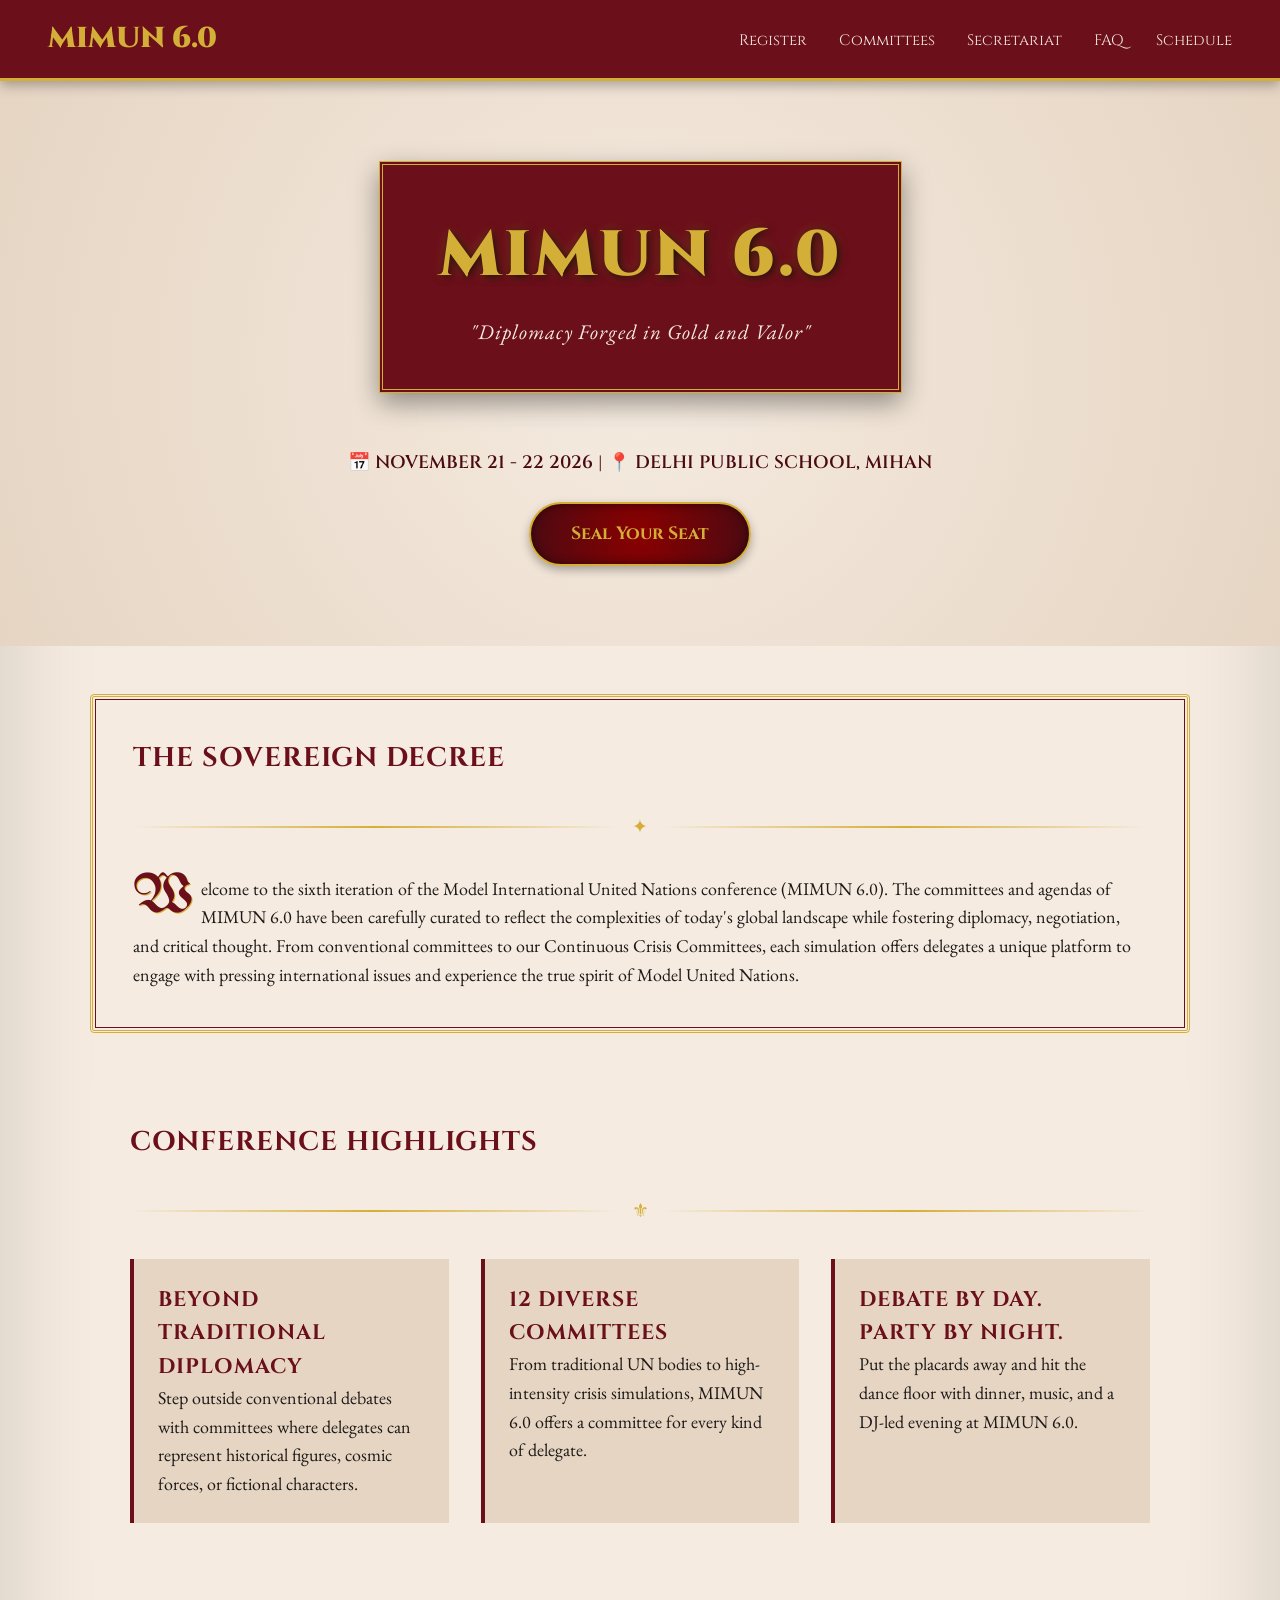
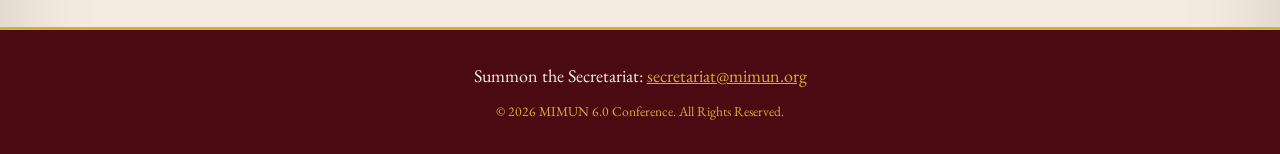
==== index.html @ cb52a440 "created" ====
<!DOCTYPE html>
<html lang="en">
<head>
  <meta charset="UTF-8">
  <meta name="viewport" content="width=device-width, initial-scale=1.0">
  <title>MIMUN 6.0 | Medieval Inspired Model UN</title>
  <link rel="stylesheet" href="css/style.css">
</head>
<body>
    <div id="cursor"></div>
<nav class="navbar">
  <a href="index.html" class="nav-brand">MIMUN 6.0</a>
  <ul class="nav-links">
    <li><a href="register.html">Register</a></li>
    <li><a href="committees.html">Committees</a></li>
    <li><a href="secretariat.html">Secretariat</a></li>
    <li><a href="faqs.html">FAQ</a></li>
    <li><a href="schedule.html">Schedule</a></li>
  </ul>
</nav>

  <header class="hero">
    <div class="royal-banner">
      <h1>MIMUN 6.0</h1>
      <p class="hero-tagline">"Diplomacy Forged in Gold and Valor"</p>
    </div>
    <div class="hero-details">
      <p>📅 NOVEMBER 21 - 22 2026 | 📍 DELHI PUBLIC SCHOOL, MIHAN</p>
    </div>
    <a href="#register" class="wax-seal-btn">Seal Your Seat</a>
    
  </header>

  <main>
    <section id="about" class="section-container gold-border scroll-reveal">
      <h2>The Sovereign Decree</h2>
      <div class="divider-gold"><span>✦</span></div>
      <p><span class="drop-cap">W</span>elcome to the sixth iteration of the Model International 
        United Nations conference (MIMUN 6.0). The committees and agendas of MIMUN 6.0 have been 
        carefully curated to reflect the complexities of today's global landscape while fostering
         diplomacy, negotiation, and critical thought. From conventional committees to our 
         Continuous Crisis Committees, each simulation offers delegates a unique platform to engage
          with pressing international issues and experience the true spirit of Model United Nations. </p>
    </section>

    <section id="highlights" class="section-container scroll-reveal">
      <h2>Conference Highlights</h2>
      <div class="divider-gold"><span>⚜</span></div>
      <div class="grid-3">
        <div class="card">
          <h3>Beyond Traditional Diplomacy</h3>
          <p>Step outside conventional debates with committees where delegates can represent historical figures, cosmic forces, or fictional characters.</p>
        </div>
        <div class="card">
          <h3>12 Diverse Committees</h3>
          <p>From traditional UN bodies to high-intensity crisis simulations, MIMUN 6.0 offers a committee for every kind of delegate.</p>
        </div>
        <div class="card">
          <h3>Debate by Day. Party by Night.</h3>
          <p>Put the placards away and hit the dance floor with dinner, music, and a DJ-led evening at MIMUN 6.0.</p>
        </div>
      </div>
    </section>
  </main>

  

  <footer id="contact">
    <p>Summon the Secretariat: <a href="mailto:secretariat@mimun.org">secretariat@mimun.org</a></p>
    <p style="margin-top: 10px; font-size: 0.85rem; color: var(--gold-yellow);">
      &copy; 2026 MIMUN 6.0 Conference. All Rights Reserved.
    </p>
  </footer>

  <script src="js/script.js"></script>

</body>
</html>
---- css/style.css ----
/* ==========================================================================
   MIMUN 6.0 — Medieval Illuminated Theme Stylesheet
   ========================================================================== */

@import url('https://fonts.googleapis.com/css2?family=Cinzel+Decorative:wght@700&family=Cinzel:wght@400;600;700;900&family=EB+Garamond:ital,wght@0,400;0,600;1,400&family=UnifrakturMaguntia&display=swap');

:root {
  --blood-red: #6B0F1A;
  --blood-red-dark: #4A0A12;
  --gold-yellow: #D4AF37;
  --gold-glow: #F3E5AB;
  --parchment: #F5EBE0;
  --parchment-dark: #E6D5C3;
  --text-dark: #1C1917;
  --font-heading: 'Cinzel', serif;
  --font-body: 'EB Garamond', serif;
  --font-fancy: 'UnifrakturMaguntia', cursive;
}

* {
  box-sizing: border-box;
  margin: 0;
  padding: 0;
}

body {
  background-color: var(--parchment);
  color: var(--text-dark);
  font-family: var(--font-body);
  font-size: 18px;
  line-height: 1.6;
  overflow-x: hidden;
  /* Subtle vignette effect */
  box-shadow: inset 0 0 100px rgba(0, 0, 0, 0.15);
}

/* --- HERALDIC & ILLUMINATED TYPOGRAPHY --- */

h1, h2, h3, h4 {
  font-family: var(--font-heading);
  color: var(--blood-red);
  text-transform: uppercase;
  letter-spacing: 1px;
}

.drop-cap {
  font-family: var(--font-fancy);
  float: left;
  font-size: 3.5rem;
  line-height: 0.8;
  padding-right: 8px;
  color: var(--blood-red);
  text-shadow: 1px 1px 0px var(--gold-yellow);
}

/* --- BORDERS & FILIGREE DIVIDERS --- */

.gold-border {
  border: 3px double var(--gold-yellow);
  outline: 1px solid var(--blood-red);
  outline-offset: -6px;
}

.divider-gold {
  display: flex;
  align-items: center;
  justify-content: center;
  margin: 2rem 0;
}

.divider-gold::before,
.divider-gold::after {
  content: "";
  flex: 1;
  height: 2px;
  background: linear-gradient(to right, transparent, var(--gold-yellow), transparent);
}

.divider-gold span {
  padding: 0 15px;
  color: var(--gold-yellow);
  font-size: 1.2rem;
}

/* --- NAVBAR --- */

.navbar {
  display: flex;
  justify-content: space-between;
  align-items: center;
  padding: 1rem 3rem;
  background-color: var(--blood-red);
  border-bottom: 3px solid var(--gold-yellow);
  position: sticky;
  top: 0;
  z-index: 1000;
  box-shadow: 0 4px 12px rgba(0,0,0,0.3);
}

.nav-brand {
  font-family: var(--font-heading);
  color: var(--gold-yellow);
  font-size: 1.8rem;
  font-weight: 900;
  text-decoration: none;
}

.nav-links {
  display: flex;
  list-style: none;
  gap: 2rem;
}

.nav-links a {
  color: var(--parchment);
  text-decoration: none;
  font-family: var(--font-heading);
  font-size: 0.95rem;
  transition: color 0.3s ease;
}

.nav-links a:hover {
  color: var(--gold-yellow);
}

/* --- HERO SECTION & BANNER --- */

.hero {
  text-align: center;
  padding: 5rem 1rem;
  background: radial-gradient(circle, var(--parchment) 0%, var(--parchment-dark) 100%);
  position: relative;
}

.royal-banner {
  display: inline-block;
  background-color: var(--blood-red);
  color: var(--gold-yellow);
  padding: 2.5rem 3.5rem;
  border: 4px double var(--gold-yellow);
  box-shadow: 0 10px 25px rgba(0,0,0,0.4);
  margin-bottom: 2rem;
  position: relative;
}

.hero h1 {
font-family: var(--font-heading);
  font-size: 4rem;
  font-weight: 900;
  color: var(--gold-yellow) !important; /* Forces bright golden text */
  margin-bottom: 0.5rem;
  letter-spacing: 3px;
  text-shadow: 2px 2px 8px rgba(0, 0, 0, 0.8), 0 0 12px rgba(212, 175, 55, 0.3);
}

.hero-tagline {
font-style: italic;
  font-size: 1.3rem;
  color: var(--parchment);
  letter-spacing: 1px;
}

.hero-details {
  font-family: var(--font-heading);
  font-weight: 600;
  margin: 1.5rem 0;
  color: var(--blood-red-dark);
}

/* --- BUTTONS & WAX SEALS --- */

.wax-seal-btn {
  display: inline-flex;
  align-items: center;
  justify-content: center;
  background: radial-gradient(circle, #8B0000 0%, var(--blood-red-dark) 100%);
  color: var(--gold-yellow);
  font-family: var(--font-heading);
  font-size: 1.1rem;
  font-weight: 700;
  padding: 1rem 2.5rem;
  border-radius: 50px;
  border: 2px solid var(--gold-yellow);
  text-decoration: none;
  cursor: pointer;
  box-shadow: 0 4px 10px rgba(0,0,0,0.3), inset 0 0 8px rgba(0,0,0,0.5);
  transition: transform 0.2s ease, box-shadow 0.2s ease;
  position: relative;
}

.wax-seal-btn:hover {
  transform: scale(1.05);
  box-shadow: 0 6px 15px rgba(212, 175, 55, 0.4), inset 0 0 12px rgba(251, 191, 36, 0.5);
}

/* --- SECTIONS & CARDS --- */

.section-container {
  max-width: 1100px;
  margin: 3rem auto;
  padding: 2.5rem;
  background-color: var(--parchment);
  border-radius: 4px;
}

.scroll-reveal {
  opacity: 0;
  transform: translateY(30px);
  transition: opacity 0.8s ease, transform 0.8s ease;
}

.scroll-reveal.active {
  opacity: 1;
  transform: translateY(0);
}

.grid-3 {
  display: grid;
  grid-template-columns: repeat(auto-fit, minmax(280px, 1fr));
  gap: 2rem;
  margin-top: 2rem;
}

.card {
  background: var(--parchment-dark);
  padding: 1.5rem;
  border-left: 4px solid var(--blood-red);
  transition: border-color 0.3s ease, transform 0.3s ease;
}

.card:hover {
  border-left-color: var(--gold-yellow);
  transform: translateY(-5px);
}

/* --- MODAL SYSTEM --- */

.modal-overlay {
  position: fixed;
  top: 0;
  left: 0;
  width: 100%;
  height: 100%;
  background: rgba(0, 0, 0, 0.7);
  display: flex;
  justify-content: center;
  align-items: center;
  opacity: 0;
  pointer-events: none;
  transition: opacity 0.3s ease;
  z-index: 2000;
}

.modal-overlay.open {
  opacity: 1;
  pointer-events: auto;
}

.modal-content {
  background: var(--parchment);
  padding: 2.5rem;
  max-width: 600px;
  width: 90%;
  position: relative;
}

.close-modal {
  position: absolute;
  top: 15px;
  right: 20px;
  background: none;
  border: none;
  font-size: 1.8rem;
  color: var(--blood-red);
  cursor: pointer;
}

/* --- FOOTER --- */

footer {
  background-color: var(--blood-red-dark);
  color: var(--parchment);
  text-align: center;
  padding: 2rem;
  border-top: 3px solid var(--gold-yellow);
  margin-top: 4rem;
}

footer a {
  color: var(--gold-yellow);
}

.wax-seal-btn:active {
  transform: scale(0.95);
  box-shadow: inset 0 4px 10px rgba(0, 0, 0, 0.8), 0 2px 4px rgba(0, 0, 0, 0.4);
  transition: transform 0.1s ease, box-shadow 0.1s ease;

.gold-particle {
  position: fixed;
  width: 6px;
  height: 6px;
  background-color: #D4AF37;
  border-radius: 50%;
  pointer-events: none;
  z-index: 9999;
  box-shadow: 0 0 6px #F3E5AB;
  animation: fadeAndShrink 0.8s linear forwards;
}

@keyframes fadeAndShrink {
  0% {
    opacity: 1;
    transform: scale(1) translateY(0);
  }
  100% {
    opacity: 0;
    transform: scale(0.2) translateY(15px);
  }
}

body {
    cursor: none;
}

#cursor {
    position: fixed;
    width: 12px;
    height: 12px;
    background: #D4AF37;
    border-radius: 50%;
    pointer-events: none;
    z-index: 99999;
    transform: translate(-50%, -50%);
    box-shadow: 0 0 12px rgba(212, 175, 55, 0.7);
}
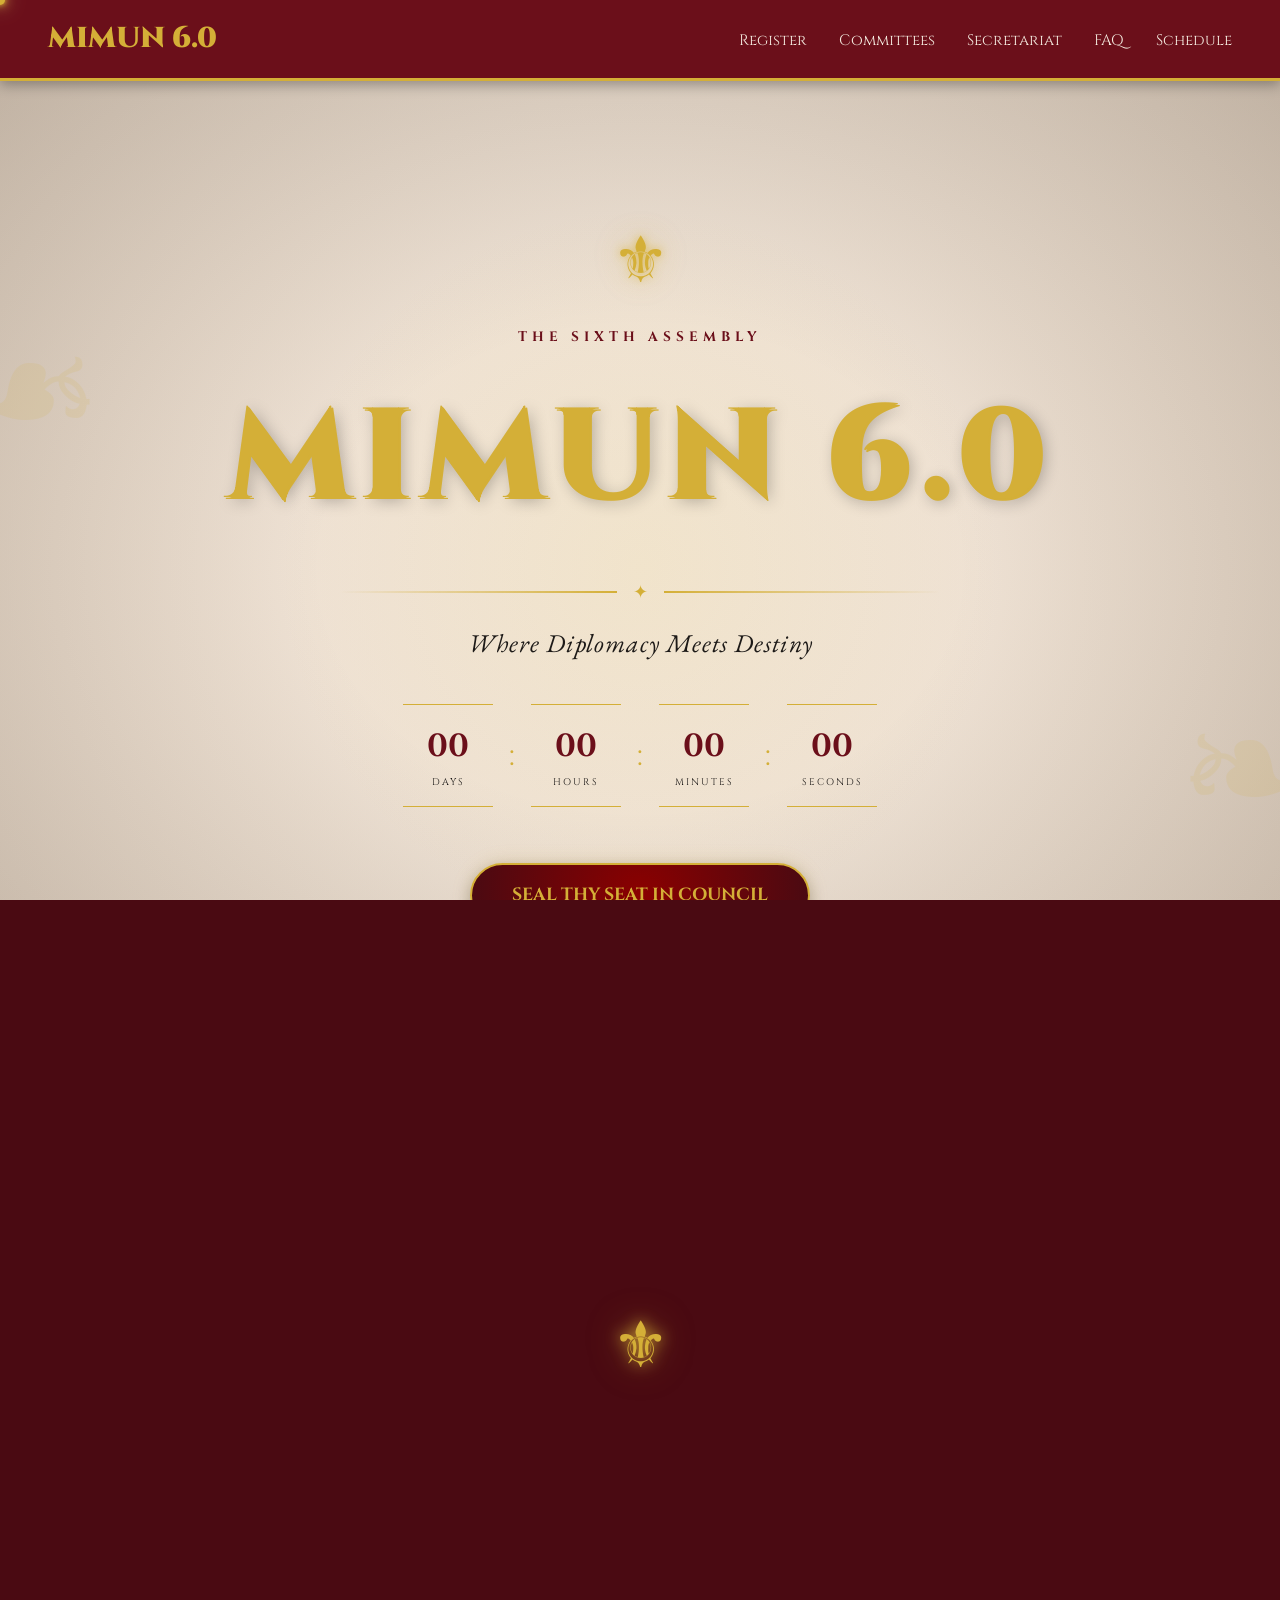
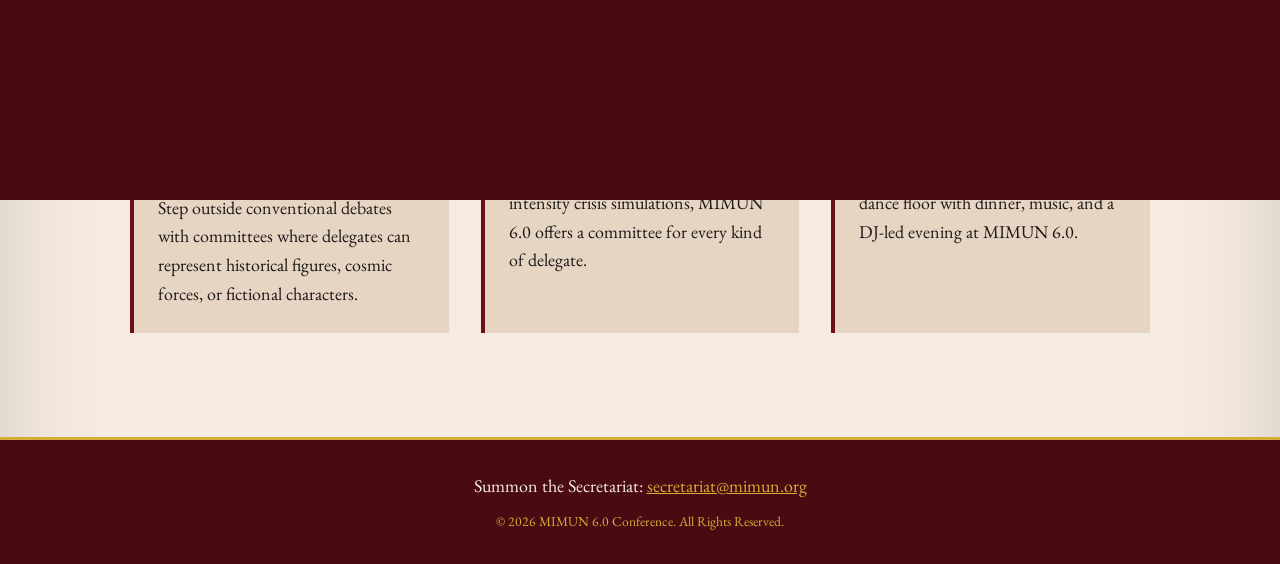
==== commit 80611885: "improved visual appeal" ====
--- a/index.html
+++ b/index.html
@@ -9,6 +9,7 @@
 </head>
 <body>
     <div id="cursor"></div>
+    
 <nav class="navbar">
   <a href="index.html" class="nav-brand">MIMUN 6.0</a>
   <ul class="nav-links">
@@ -20,17 +21,70 @@
   </ul>
 </nav>
 
-  <header class="hero">
-    <div class="royal-banner">
-      <h1>MIMUN 6.0</h1>
-      <p class="hero-tagline">"Diplomacy Forged in Gold and Valor"</p>
+ <section class="hero cinematic-hero">
+
+  <div class="hero-particles"></div>
+
+  <div class="hero-ornament ornament-left">❧</div>
+  <div class="hero-ornament ornament-right">❧</div>
+
+  <div class="hero-content">
+
+    <div class="hero-crest">
+      ⚜
     </div>
-    <div class="hero-details">
-      <p>📅 NOVEMBER 21 - 22 2026 | 📍 DELHI PUBLIC SCHOOL, MIHAN</p>
+
+    <p class="hero-kicker">
+      THE SIXTH ASSEMBLY
+    </p>
+
+    <h1>MIMUN 6.0</h1>
+
+    <div class="hero-divider">
+      <span>✦</span>
     </div>
-    <a href="#register" class="wax-seal-btn">Seal Your Seat</a>
-    
-  </header>
+
+    <p class="hero-tagline">
+      Where Diplomacy Meets Destiny
+    </p>
+
+    <div class="hero-countdown">
+
+      <div class="countdown-unit">
+        <span id="days">00</span>
+        <small>DAYS</small>
+      </div>
+
+      <div class="countdown-separator">:</div>
+
+      <div class="countdown-unit">
+        <span id="hours">00</span>
+        <small>HOURS</small>
+      </div>
+
+      <div class="countdown-separator">:</div>
+
+      <div class="countdown-unit">
+        <span id="minutes">00</span>
+        <small>MINUTES</small>
+      </div>
+
+      <div class="countdown-separator">:</div>
+
+      <div class="countdown-unit">
+        <span id="seconds">00</span>
+        <small>SECONDS</small>
+      </div>
+
+    </div>
+
+    <a href="register.html" class="wax-seal-btn hero-register">
+      SEAL THY SEAT IN COUNCIL
+    </a>
+
+  </div>
+
+</section>
 
   <main>
     <section id="about" class="section-container gold-border scroll-reveal">
--- a/css/style.css
+++ b/css/style.css
@@ -293,7 +293,7 @@
 .wax-seal-btn:active {
   transform: scale(0.95);
   box-shadow: inset 0 4px 10px rgba(0, 0, 0, 0.8), 0 2px 4px rgba(0, 0, 0, 0.4);
-  transition: transform 0.1s ease, box-shadow 0.1s ease;
+  transition: transform 0.1s ease, box-shadow 0.1s ease;}
 
 .gold-particle {
   position: fixed;
@@ -323,13 +323,788 @@
 }
 
 #cursor {
-    position: fixed;
-    width: 12px;
-    height: 12px;
-    background: #D4AF37;
-    border-radius: 50%;
-    pointer-events: none;
-    z-index: 99999;
-    transform: translate(-50%, -50%);
-    box-shadow: 0 0 12px rgba(212, 175, 55, 0.7);
-}
+  position: fixed;
+  width: 10px;
+  height: 10px;
+  background: #D4AF37;
+  border-radius: 50%;
+  pointer-events: none;
+  z-index: 99999;
+  transform: translate(-50%, -50%);
+  box-shadow:
+    0 0 5px #D4AF37,
+    0 0 12px #D4AF37,
+    0 0 22px rgba(243, 229, 171, 0.8);
+}
+
+.gold-particle {
+  position: fixed;
+  width: 5px;
+  height: 5px;
+  background: #D4AF37;
+  border-radius: 50%;
+  pointer-events: none;
+  z-index: 9998;
+  box-shadow:
+    0 0 5px #D4AF37,
+    0 0 10px #F3E5AB;
+  animation: fadeAndShrink 0.7s ease-out forwards;
+}
+
+/* ==========================================================================
+   SECRETARIAT PAGE STYLES
+   ========================================================================== */
+
+.secretariat-grid {
+  display: grid;
+  grid-template-columns: repeat(auto-fit, minmax(260px, 1fr));
+  gap: 2rem;
+  margin-top: 2.5rem;
+}
+
+.sec-card {
+  background: var(--parchment-dark);
+  border: 2px solid var(--gold-yellow);
+  border-radius: 16px;
+  padding: 1.8rem 1.2rem;
+  text-align: center;
+  transition: transform 0.2s ease, box-shadow 0.2s ease;
+  box-shadow: 0 4px 15px rgba(0, 0, 0, 0.12);
+}
+
+.sec-card:hover {
+  transform: translateY(-4px);
+  box-shadow: 0 8px 24px rgba(0, 0, 0, 0.2);
+}
+
+/* Container that controls the headshot size */
+.sec-headshot-wrapper {
+  width: 90px;
+  height: 90px;
+  margin: 0 auto 1rem auto;
+  display: flex;
+  justify-content: center;
+  align-items: center;
+  flex-shrink: 0;
+}
+
+.sec-headshot {
+  display: block;
+  width: 90px;
+  height: 90px;
+  max-width: 90px !important;
+  max-height: 90px !important; 
+  border-radius: 50%;
+  object-fit: cover;
+  border: 2px solid var(--gold-yellow);
+  box-shadow: 0 3px 8px rgba(0, 0, 0, 0.2);
+}
+.sec-name {
+  font-family: var(--font-heading);
+  font-size: 1.3rem;
+  color: var(--blood-red);
+  margin: 0 0 0.3rem 0;
+  font-weight: bold;
+}
+
+.sec-role {
+  font-family: var(--font-heading);
+  font-size: 0.85rem;
+  color: var(--text-dark);
+  letter-spacing: 1px;
+  font-weight: bold;
+  margin-bottom: 0.8rem;
+  opacity: 0.85;
+}
+
+.sec-bio {
+  font-size: 0.9rem;
+  color: var(--text-dark);
+  line-height: 1.4;
+  margin: 0;
+}
+
+/* Responsive Handling */
+@media (max-width: 600px) {
+  .secretariat-grid {
+    grid-template-columns: 1fr;
+  }
+}
+
+/* ==========================================================================
+   SCHEDULE PAGE
+   ========================================================================== */
+
+.schedule-hero {
+  text-align: center;
+  max-width: 900px;
+  margin: 0 auto;
+  padding: 5rem 2rem 3rem;
+}
+
+.schedule-kicker {
+  font-family: var(--font-heading);
+  font-size: 0.9rem;
+  letter-spacing: 4px;
+  color: var(--gold-yellow);
+  font-weight: 700;
+  margin-bottom: 1rem;
+}
+
+.schedule-hero h1 {
+  font-size: 3.2rem;
+  letter-spacing: 3px;
+  margin-bottom: 1rem;
+}
+
+.schedule-hero .divider-gold {
+  margin: 1.5rem 0;
+}
+
+.schedule-hero > p:last-child {
+  font-size: 1.15rem;
+  font-style: italic;
+  max-width: 650px;
+  margin: auto;
+}
+
+
+/* --- TWO COLUMN LAYOUT --- */
+
+.schedule-container {
+  max-width: 1250px;
+  margin: 0 auto 5rem;
+  padding: 0 2rem;
+
+  display: grid;
+  grid-template-columns: 1fr 1fr;
+  gap: 3rem;
+}
+
+
+/* --- DAY --- */
+
+.schedule-day {
+  background: rgba(230, 213, 195, 0.45);
+  border: 1px solid rgba(212, 175, 55, 0.6);
+  padding: 2rem;
+  position: relative;
+}
+
+.schedule-day::before {
+  content: "✦";
+  position: absolute;
+  top: -14px;
+  left: 50%;
+  transform: translateX(-50%);
+  background: var(--parchment);
+  color: var(--gold-yellow);
+  padding: 0 12px;
+  font-size: 1.2rem;
+}
+
+
+/* --- DAY HEADING --- */
+
+.day-heading {
+  display: flex;
+  align-items: center;
+  gap: 1.2rem;
+  padding-bottom: 1.5rem;
+  margin-bottom: 1rem;
+  border-bottom: 2px solid var(--gold-yellow);
+}
+
+.day-number {
+  font-family: var(--font-fancy);
+  font-size: 3.5rem;
+  line-height: 1;
+  color: var(--blood-red);
+}
+
+.day-heading p {
+  font-family: var(--font-heading);
+  font-size: 0.7rem;
+  letter-spacing: 3px;
+  color: var(--gold-yellow);
+  font-weight: 700;
+}
+
+.day-heading h2 {
+  font-size: 1.6rem;
+  margin-top: 0.2rem;
+}
+
+
+/* --- TIMELINE --- */
+
+.timeline {
+  position: relative;
+}
+
+
+/* Vertical gold line */
+
+.timeline::before {
+  content: "";
+  position: absolute;
+  left: 82px;
+  top: 10px;
+  bottom: 10px;
+  width: 1px;
+  background: var(--gold-yellow);
+  opacity: 0.6;
+}
+
+
+/* --- EVENT --- */
+
+.schedule-item {
+  display: grid;
+  grid-template-columns: 70px 1fr;
+  gap: 25px;
+  position: relative;
+  padding: 1.1rem 0;
+}
+
+
+/* Gold dot on timeline */
+
+.schedule-item::before {
+  content: "";
+  position: absolute;
+  left: 77px;
+  top: 1.6rem;
+  width: 10px;
+  height: 10px;
+  border-radius: 50%;
+  background: var(--gold-yellow);
+  border: 2px solid var(--parchment-dark);
+  box-shadow: 0 0 0 1px var(--gold-yellow);
+  z-index: 2;
+}
+
+
+/* --- TIME --- */
+
+.schedule-time {
+  font-family: var(--font-heading);
+  font-size: 0.72rem;
+  font-weight: 700;
+  color: var(--blood-red);
+  text-align: right;
+  padding-top: 0.15rem;
+}
+
+
+/* --- EVENT CONTENT --- */
+
+.schedule-content {
+  padding-left: 15px;
+}
+
+.event-type {
+  font-family: var(--font-heading);
+  font-size: 0.65rem;
+  letter-spacing: 2px;
+  color: var(--gold-yellow);
+  font-weight: 700;
+}
+
+.schedule-content h3 {
+  font-family: var(--font-heading);
+  font-size: 1rem;
+  color: var(--blood-red);
+  margin: 0.2rem 0 0.3rem;
+}
+
+.schedule-content p {
+  font-size: 0.9rem;
+  line-height: 1.4;
+  color: var(--text-dark);
+}
+
+
+/* --- SPECIAL FINAL EVENT --- */
+
+.featured-event {
+  margin-top: 0.5rem;
+  padding: 1.3rem 0.8rem;
+  background: rgba(107, 15, 26, 0.08);
+  border: 1px solid rgba(107, 15, 26, 0.2);
+}
+
+.featured-event::before {
+  left: 77px;
+}
+
+
+/* --- MOBILE --- */
+
+@media (max-width: 850px) {
+
+  .schedule-container {
+    grid-template-columns: 1fr;
+    max-width: 650px;
+  }
+
+  .schedule-hero h1 {
+    font-size: 2.4rem;
+  }
+
+}
+
+
+@media (max-width: 500px) {
+
+  .schedule-container {
+    padding: 0 1rem;
+  }
+
+  .schedule-day {
+    padding: 1.3rem;
+  }
+
+  .day-heading h2 {
+    font-size: 1.3rem;
+  }
+
+  .schedule-item {
+    grid-template-columns: 60px 1fr;
+    gap: 20px;
+  }
+
+  .timeline::before {
+    left: 70px;
+  }
+
+  .schedule-item::before {
+    left: 65px;
+  }
+
+  .schedule-time {
+    font-size: 0.65rem;
+  }
+
+  .schedule-content h3 {
+    font-size: 0.9rem;
+  }
+
+}
+
+/* ==========================================================================
+   CINEMATIC HOMEPAGE HERO
+   ========================================================================== */
+
+.cinematic-hero {
+  min-height: calc(100vh - 80px);
+  display: flex;
+  justify-content: center;
+  align-items: center;
+  position: relative;
+  overflow: hidden;
+  text-align: center;
+
+  background:
+    radial-gradient(
+      circle at center,
+      rgba(212, 175, 55, 0.12),
+      transparent 45%
+    ),
+    radial-gradient(
+      circle at center,
+      var(--parchment),
+      var(--parchment-dark)
+    );
+}
+
+
+/* Dark vignette */
+
+.cinematic-hero::before {
+  content: "";
+  position: absolute;
+  inset: 0;
+  pointer-events: none;
+
+  background:
+    radial-gradient(
+      ellipse at center,
+      transparent 35%,
+      rgba(28, 25, 23, 0.18) 100%
+    );
+}
+
+
+/* Hero content */
+
+.hero-content {
+  position: relative;
+  z-index: 3;
+
+  max-width: 1000px;
+  padding: 3rem 2rem;
+
+  animation: heroReveal 1.4s ease-out forwards;
+}
+
+
+/* Crest */
+
+.hero-crest {
+  font-size: 4rem;
+  color: var(--gold-yellow);
+
+  text-shadow:
+    0 0 10px rgba(212, 175, 55, 0.7),
+    0 0 30px rgba(212, 175, 55, 0.35);
+
+  animation: crestGlow 3s ease-in-out infinite;
+}
+
+
+/* Small heading */
+
+.hero-kicker {
+  margin-top: 1rem;
+
+  font-family: var(--font-heading);
+  font-size: 0.85rem;
+  font-weight: 700;
+
+  letter-spacing: 5px;
+
+  color: var(--blood-red);
+}
+
+
+/* Main title */
+
+.cinematic-hero h1 {
+  margin: 0.5rem 0;
+
+  font-family: var(--font-heading);
+  font-size: clamp(4rem, 10vw, 8rem);
+  font-weight: 900;
+
+  letter-spacing: 8px;
+
+  color: var(--blood-red);
+
+  text-shadow:
+    2px 2px 0 var(--gold-yellow),
+    4px 4px 15px rgba(0, 0, 0, 0.25);
+}
+
+
+/* Decorative divider */
+
+.hero-divider {
+  display: flex;
+  align-items: center;
+  justify-content: center;
+
+  gap: 1rem;
+
+  margin: 1rem auto;
+
+  max-width: 600px;
+}
+
+.hero-divider::before,
+.hero-divider::after {
+  content: "";
+
+  height: 2px;
+  flex: 1;
+
+  background:
+    linear-gradient(
+      to right,
+      transparent,
+      var(--gold-yellow)
+    );
+}
+
+.hero-divider::after {
+  background:
+    linear-gradient(
+      to left,
+      transparent,
+      var(--gold-yellow)
+    );
+}
+
+.hero-divider span {
+  color: var(--gold-yellow);
+}
+
+
+/* Tagline */
+
+.hero-tagline {
+  font-family: var(--font-body);
+  font-style: italic;
+
+  font-size: clamp(1.2rem, 2vw, 1.6rem);
+
+  color: var(--text-dark);
+
+  letter-spacing: 1px;
+}
+
+
+/* Countdown */
+
+.hero-countdown {
+  display: flex;
+  justify-content: center;
+  align-items: center;
+
+  gap: 1rem;
+
+  margin: 2.5rem 0;
+}
+
+.countdown-unit {
+  min-width: 90px;
+
+  display: flex;
+  flex-direction: column;
+
+  padding: 1rem 0.8rem;
+
+  border-top: 1px solid var(--gold-yellow);
+  border-bottom: 1px solid var(--gold-yellow);
+}
+
+.countdown-unit span {
+  font-family: var(--font-heading);
+
+  font-size: 2rem;
+  font-weight: 700;
+
+  color: var(--blood-red);
+}
+
+.countdown-unit small {
+  margin-top: 0.2rem;
+
+  font-family: var(--font-heading);
+  font-size: 0.6rem;
+
+  letter-spacing: 2px;
+  color: var(--text-dark);
+}
+
+.countdown-separator {
+  font-family: var(--font-heading);
+  font-size: 2rem;
+  color: var(--gold-yellow);
+}
+
+
+/* Register button */
+
+.hero-register {
+  margin-top: 1rem;
+
+  box-shadow:
+    0 5px 15px rgba(0, 0, 0, 0.25),
+    0 0 20px rgba(212, 175, 55, 0.15);
+}
+
+
+/* Side ornaments */
+
+.hero-ornament {
+  position: absolute;
+
+  font-family: var(--font-fancy);
+  font-size: 10rem;
+
+  color: var(--gold-yellow);
+
+  opacity: 0.12;
+
+  z-index: 1;
+}
+
+.ornament-left {
+  left: -2rem;
+  top: 20%;
+  transform: scaleX(-1);
+}
+
+.ornament-right {
+  right: -2rem;
+  bottom: 15%;
+}
+
+
+/* Animations */
+
+@keyframes heroReveal {
+  from {
+    opacity: 0;
+    transform: translateY(30px);
+  }
+
+  to {
+    opacity: 1;
+    transform: translateY(0);
+  }
+}
+
+@keyframes crestGlow {
+  0%, 100% {
+    transform: scale(1);
+    text-shadow:
+      0 0 10px rgba(212, 175, 55, 0.7),
+      0 0 30px rgba(212, 175, 55, 0.35);
+  }
+
+  50% {
+    transform: scale(1.08);
+    text-shadow:
+      0 0 20px rgba(212, 175, 55, 0.9),
+      0 0 45px rgba(212, 175, 55, 0.5);
+  }
+}
+
+/* ==========================================================================
+   FLOATING GOLD PARTICLES
+   ========================================================================== */
+
+.hero-particles {
+  position: absolute;
+  inset: 0;
+
+  overflow: hidden;
+
+  pointer-events: none;
+
+  z-index: 1;
+}
+
+.floating-particle {
+  position: absolute;
+
+  width: 4px;
+  height: 4px;
+
+  border-radius: 50%;
+
+  background: var(--gold-yellow);
+
+  box-shadow:
+    0 0 5px var(--gold-yellow),
+    0 0 12px var(--gold-glow);
+
+  opacity: 0;
+
+  animation:
+    floatParticle linear infinite;
+}
+
+
+@keyframes floatParticle {
+
+  0% {
+    transform:
+      translateY(110vh)
+      scale(0.3);
+
+    opacity: 0;
+  }
+
+  15% {
+    opacity: 0.8;
+  }
+
+  50% {
+    opacity: 0.5;
+  }
+
+  85% {
+    opacity: 0.7;
+  }
+
+  100% {
+    transform:
+      translateY(-10vh)
+      scale(1);
+
+    opacity: 0;
+  }
+
+}
+
+/* ==========================================================================
+   PAGE TRANSITIONS
+   ========================================================================== */
+
+body {
+  animation: pageEnter 0.7s ease-out;
+}
+
+
+@keyframes pageEnter {
+
+  from {
+    opacity: 0;
+    transform: translateY(10px);
+  }
+
+  to {
+    opacity: 1;
+    transform: translateY(0);
+  }
+
+}
+
+
+/* Transition overlay */
+
+#page-transition {
+  position: fixed;
+
+  inset: 0;
+
+  background: var(--blood-red-dark);
+
+  z-index: 99998;
+
+  pointer-events: none;
+
+  transform: translateY(100%);
+
+  transition:
+    transform 0.6s cubic-bezier(0.77, 0, 0.175, 1);
+}
+
+
+#page-transition.active {
+  transform: translateY(0);
+}
+
+#page-transition::after {
+  content: "⚜";
+
+  position: absolute;
+
+  top: 50%;
+  left: 50%;
+
+  transform: translate(-50%, -50%);
+
+  font-family: var(--font-fancy);
+
+  font-size: 4rem;
+
+  color: var(--gold-yellow);
+
+  text-shadow:
+    0 0 15px var(--gold-yellow),
+    0 0 35px rgba(212, 175, 55, 0.5);
+}
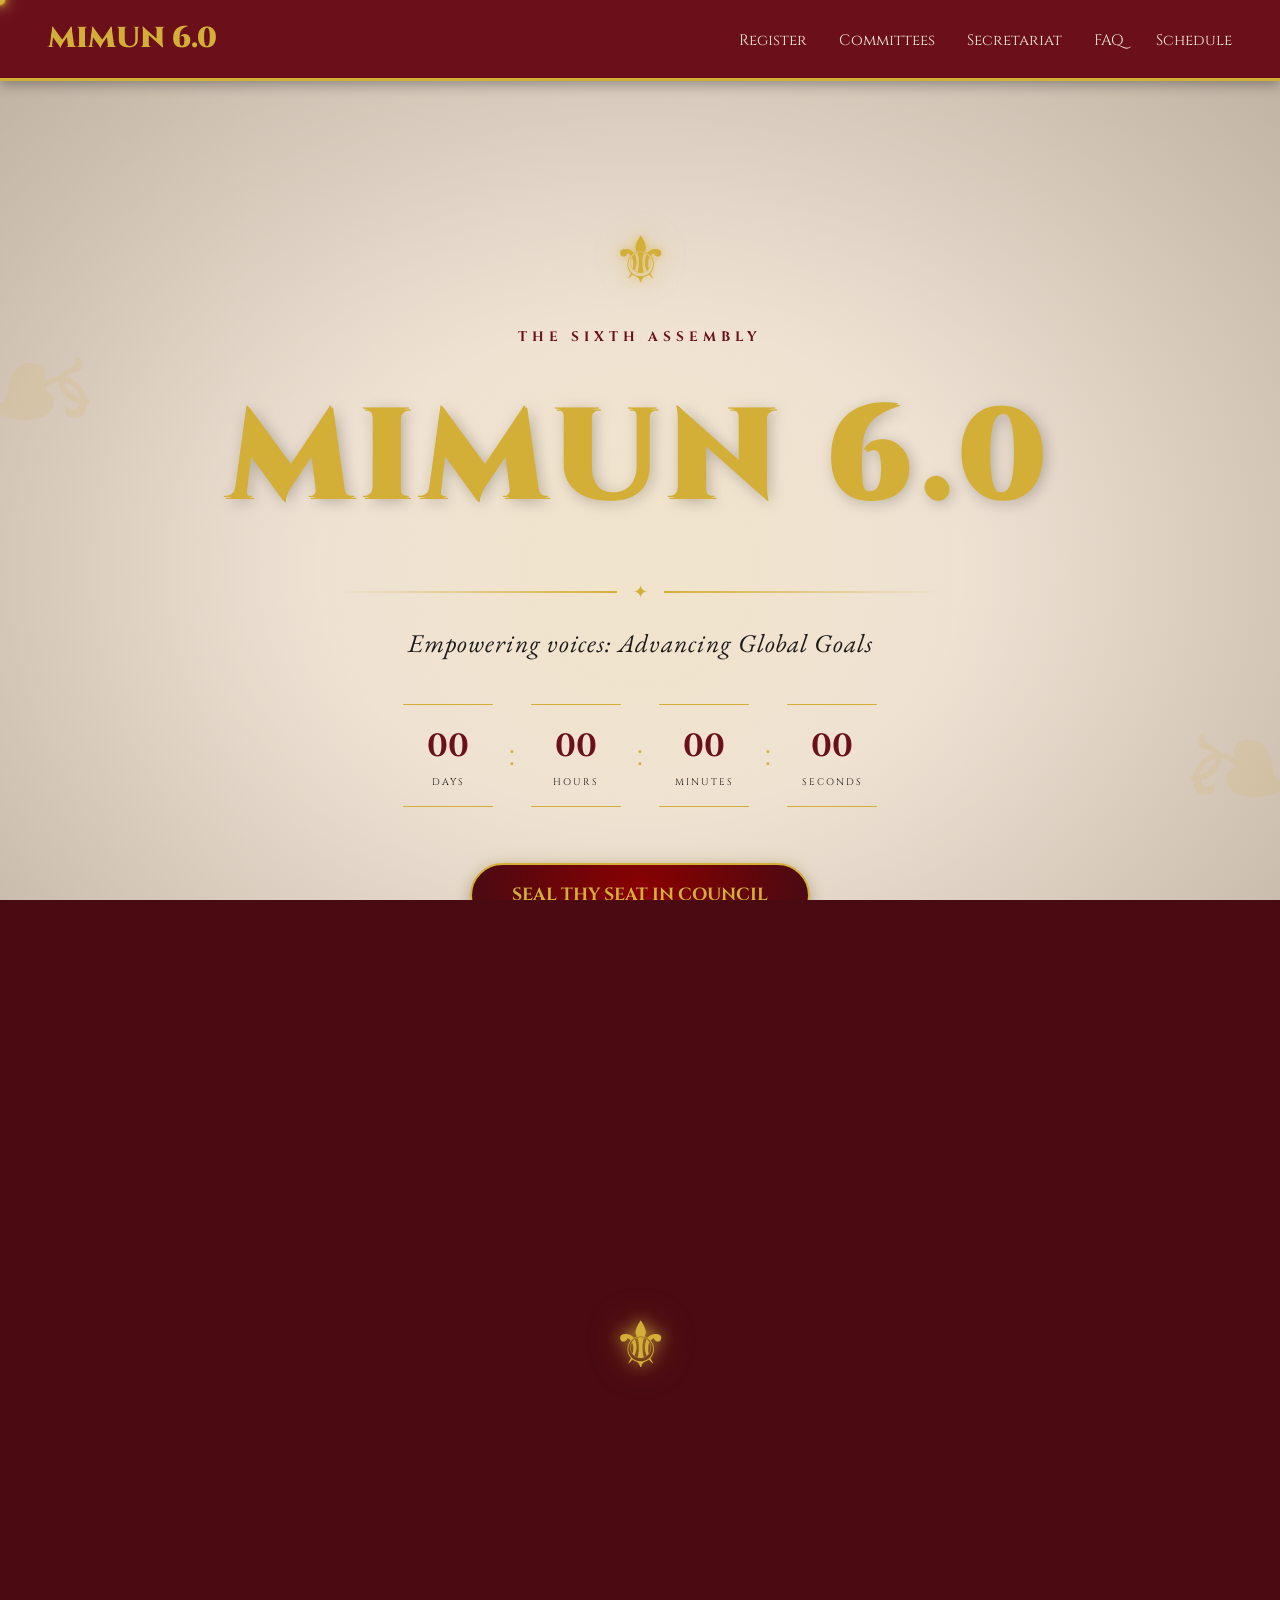
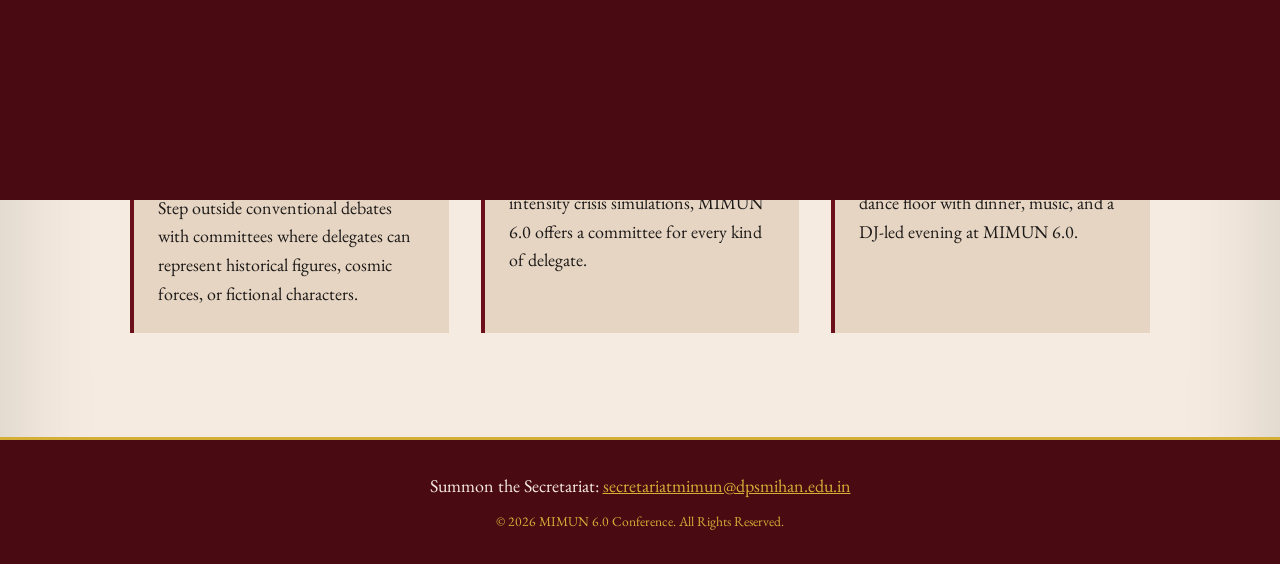
==== commit 1040acf1: "additional features" ====
--- a/index.html
+++ b/index.html
@@ -45,7 +45,7 @@
     </div>
 
     <p class="hero-tagline">
-      Where Diplomacy Meets Destiny
+      Empowering voices: Advancing Global Goals
     </p>
 
     <div class="hero-countdown">
@@ -121,7 +121,7 @@
   
 
   <footer id="contact">
-    <p>Summon the Secretariat: <a href="mailto:secretariat@mimun.org">secretariat@mimun.org</a></p>
+    <p>Summon the Secretariat: <a href="mailto:secretariatmimun@dpsmihan.edu.in">secretariatmimun@dpsmihan.edu.in</a></p>
     <p style="margin-top: 10px; font-size: 0.85rem; color: var(--gold-yellow);">
       &copy; 2026 MIMUN 6.0 Conference. All Rights Reserved.
     </p>
--- a/css/style.css
+++ b/css/style.css
@@ -1107,4 +1107,31 @@
   text-shadow:
     0 0 15px var(--gold-yellow),
     0 0 35px rgba(212, 175, 55, 0.5);
+}
+
+/* ==========================================================================
+   SUBTLE PARCHMENT TEXTURE
+   ========================================================================== */
+
+body {
+  position: relative;
+}
+
+body::before {
+  content: "";
+  position: fixed;
+  inset: 0;
+
+  pointer-events: none;
+  z-index: 9990;
+
+  opacity: 0.08;
+
+  background-image:
+    radial-gradient(
+      rgba(28, 25, 23, 0.35) 0.7px,
+      transparent 0.7px
+    );
+
+  background-size: 4px 4px;
 }
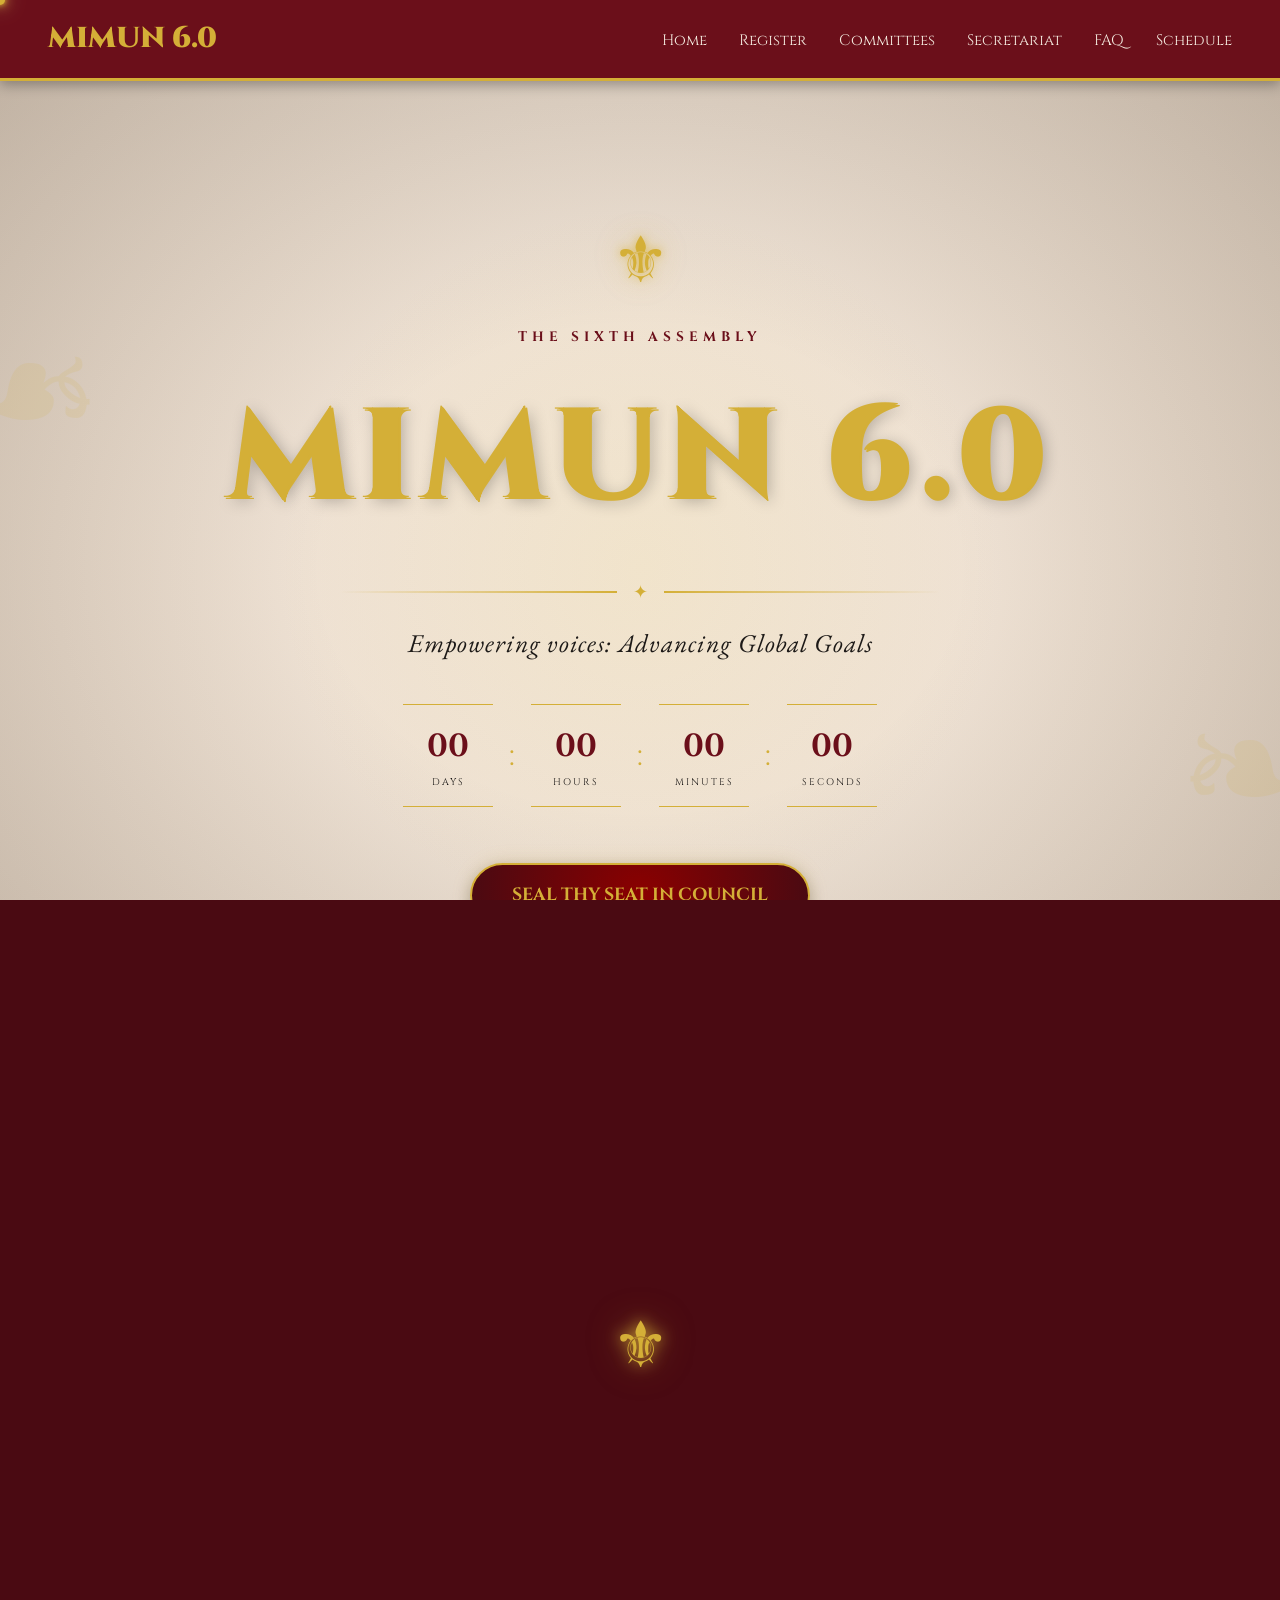
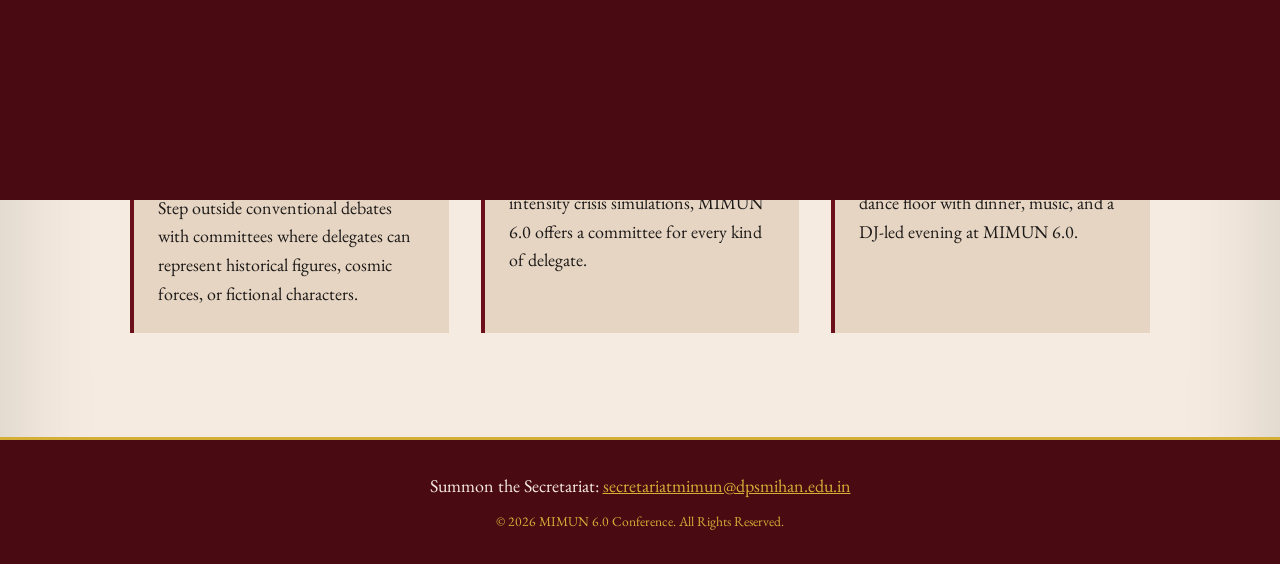
==== commit 1519266d: "fixed mobile responsiveness" ====
--- a/index.html
+++ b/index.html
@@ -4,21 +4,38 @@
 <head>
   <meta charset="UTF-8">
   <meta name="viewport" content="width=device-width, initial-scale=1.0">
-  <title>MIMUN 6.0 | Medieval Inspired Model UN</title>
+  <title>MIMUN 6.0 | MIHAN MUN 2026</title>
   <link rel="stylesheet" href="css/style.css">
 </head>
 <body>
     <div id="cursor"></div>
     
 <nav class="navbar">
-  <a href="index.html" class="nav-brand">MIMUN 6.0</a>
-  <ul class="nav-links">
+
+  <a href="index.html" class="nav-brand">
+    MIMUN 6.0
+  </a>
+
+  <button
+    class="hamburger"
+    id="hamburger"
+    aria-label="Open navigation menu"
+    aria-expanded="false"
+  >
+    <span></span>
+    <span></span>
+    <span></span>
+  </button>
+
+  <ul class="nav-links" id="navLinks">
+    <li><a href="index.html">Home</a></li>
     <li><a href="register.html">Register</a></li>
     <li><a href="committees.html">Committees</a></li>
     <li><a href="secretariat.html">Secretariat</a></li>
     <li><a href="faqs.html">FAQ</a></li>
     <li><a href="schedule.html">Schedule</a></li>
   </ul>
+
 </nav>
 
  <section class="hero cinematic-hero">
--- a/css/style.css
+++ b/css/style.css
@@ -1134,4 +1134,800 @@
     );
 
   background-size: 4px 4px;
+}
+
+/* ==========================================================================
+   HAMBURGER MENU
+   ========================================================================== */
+
+.hamburger {
+  display: none;
+
+  width: 44px;
+  height: 44px;
+
+  padding: 0;
+
+  background: transparent;
+  border: 1px solid var(--gold-yellow);
+
+  cursor: pointer;
+
+  align-items: center;
+  justify-content: center;
+  flex-direction: column;
+
+  gap: 5px;
+
+  position: relative;
+  z-index: 1002;
+}
+
+.hamburger span {
+  display: block;
+
+  width: 23px;
+  height: 2px;
+
+  background-color: var(--gold-yellow);
+
+  transition:
+    transform 0.3s ease,
+    opacity 0.3s ease;
+}
+
+
+/* ==========================================================================
+   MOBILE
+   ========================================================================== */
+
+@media (max-width: 800px) {
+
+  .navbar {
+    padding: 0.8rem 1.2rem;
+
+    position: sticky;
+    top: 0;
+
+    z-index: 1000;
+  }
+
+
+  .nav-brand {
+    font-size: 1.4rem;
+  }
+
+
+  /* Show hamburger */
+
+  .hamburger {
+    display: flex;
+  }
+
+
+  /* Mobile dropdown */
+
+  .nav-links {
+    position: absolute;
+
+    top: 100%;
+    left: 0;
+
+    width: 100%;
+
+    display: flex;
+    flex-direction: column;
+
+    gap: 0;
+
+    background-color: var(--blood-red-dark);
+
+    border-top: 1px solid var(--gold-yellow);
+    border-bottom: 2px solid var(--gold-yellow);
+
+    list-style: none;
+
+    max-height: 0;
+    overflow: hidden;
+
+    opacity: 0;
+
+    transition:
+      max-height 0.4s ease,
+      opacity 0.3s ease;
+
+    box-shadow:
+      0 8px 20px rgba(0, 0, 0, 0.3);
+  }
+
+
+  /* OPEN */
+
+  .nav-links.open {
+    max-height: 500px;
+    opacity: 1;
+  }
+
+
+  .nav-links li {
+    width: 100%;
+  }
+
+
+  .nav-links a {
+    display: block;
+
+    width: 100%;
+
+    padding: 1rem;
+
+    text-align: center;
+
+    border-bottom:
+      1px solid rgba(212, 175, 55, 0.2);
+
+    color: var(--parchment);
+
+    font-family: var(--font-heading);
+  }
+
+
+  .nav-links a:hover {
+    background-color:
+      rgba(212, 175, 55, 0.1);
+
+    color: var(--gold-yellow);
+  }
+
+
+  /* Hamburger → X */
+
+  .hamburger.active span:nth-child(1) {
+    transform:
+      translateY(7px)
+      rotate(45deg);
+  }
+
+  .hamburger.active span:nth-child(2) {
+    opacity: 0;
+  }
+
+  .hamburger.active span:nth-child(3) {
+    transform:
+      translateY(-7px)
+      rotate(-45deg);
+  }
+
+}
+
+/* ==========================================================================
+   MOBILE HERO — COMPACT VERSION
+   ========================================================================== */
+
+@media (max-width: 600px) {
+
+  .cinematic-hero {
+    min-height: auto;
+    height: auto;
+
+    padding: 4rem 1rem 3rem;
+
+    overflow: hidden;
+  }
+
+  .hero-content {
+    width: 100%;
+    padding: 1rem 0.5rem;
+  }
+
+  /* Crest */
+
+  .hero-crest {
+    font-size: 2.5rem;
+    margin-bottom: 0.5rem;
+  }
+
+  /* Small heading */
+
+  .hero-kicker {
+    font-size: 0.65rem;
+    letter-spacing: 2.5px;
+
+    margin-bottom: 0.5rem;
+  }
+
+  /* Main title */
+
+  .cinematic-hero h1 {
+    font-size: clamp(2.8rem, 15vw, 4rem);
+
+    letter-spacing: 3px;
+
+    line-height: 1.05;
+
+    margin: 0.3rem 0;
+  }
+
+  /* Divider */
+
+  .hero-divider {
+    margin: 0.8rem auto;
+
+    max-width: 85%;
+  }
+
+  /* Tagline */
+
+  .hero-tagline {
+    font-size: 1rem;
+
+    line-height: 1.4;
+
+    max-width: 320px;
+
+    margin: 0 auto;
+  }
+
+  /* Countdown */
+
+  .hero-countdown {
+    margin: 1.5rem 0;
+
+    gap: 0.25rem;
+
+    width: 100%;
+
+    justify-content: center;
+  }
+
+  .countdown-unit {
+    min-width: 0;
+
+    width: 20%;
+
+    padding: 0.5rem 0.15rem;
+  }
+
+  .countdown-unit span {
+    font-size: 1.25rem;
+    line-height: 1.2;
+  }
+
+  .countdown-unit small {
+    font-size: 0.42rem;
+
+    letter-spacing: 0.8px;
+
+    white-space: nowrap;
+  }
+
+  .countdown-separator {
+    font-size: 1.1rem;
+  }
+
+  /* Register button */
+
+  .hero-register {
+    width: 100%;
+    max-width: 300px;
+
+    font-size: 0.8rem;
+
+    padding: 0.85rem 1rem;
+
+    line-height: 1.3;
+  }
+
+  /* Decorative ornaments */
+
+  .hero-ornament {
+    font-size: 5rem;
+
+    opacity: 0.08;
+  }
+
+  .ornament-left {
+    left: -2rem;
+  }
+
+  .ornament-right {
+    right: -2rem;
+  }
+
+}
+
+@media (max-width: 600px) {
+  .cinematic-hero h1 {
+    width: 100%;
+    overflow: visible;
+    white-space: normal;
+  }
+}
+
+/* ==========================================================================
+   MOBILE HERO — FINAL FIX
+   ========================================================================== */
+
+@media (max-width: 600px) {
+
+  /* Prevent the hero itself from becoming wider than the screen */
+  .cinematic-hero {
+    width: 100%;
+    max-width: 100%;
+    min-height: auto;
+    height: auto;
+
+    padding: 3rem 1rem 3.5rem;
+
+    overflow: hidden;
+  }
+
+
+  /* VERY IMPORTANT:
+     Allow flex/grid children to actually shrink */
+  .hero-content {
+    width: 100%;
+    max-width: 100%;
+    min-width: 0;
+
+    padding: 1rem 0;
+
+    overflow: visible;
+  }
+
+
+  /* Crest */
+
+  .hero-crest {
+    font-size: 2.5rem;
+    margin-bottom: 0.5rem;
+  }
+
+
+  /* "THE SIXTH ASSEMBLY" */
+
+  .hero-kicker {
+    font-size: 0.65rem;
+    letter-spacing: 2px;
+
+    width: 100%;
+    max-width: 100%;
+
+    white-space: normal;
+  }
+
+
+  /* MIMUN 6.0 */
+
+  .cinematic-hero h1 {
+    width: 100%;
+    max-width: 100%;
+
+    font-size: clamp(2.8rem, 15vw, 4rem);
+
+    line-height: 1;
+
+    letter-spacing: 2px;
+
+    white-space: normal;
+
+    overflow: visible;
+
+    word-break: normal;
+  }
+
+
+  /* Divider */
+
+  .hero-divider {
+    width: 90%;
+    max-width: 320px;
+
+    margin: 1rem auto;
+  }
+
+
+  /* Tagline */
+
+  .hero-tagline {
+    width: 100%;
+    max-width: 300px;
+
+    margin: 0 auto;
+
+    font-size: 1rem;
+
+    line-height: 1.5;
+
+    white-space: normal;
+
+    overflow-wrap: break-word;
+  }
+
+
+  /* ==========================================================
+     COUNTDOWN
+     ========================================================== */
+
+  .hero-countdown {
+    width: 100%;
+    max-width: 340px;
+
+    margin: 1.5rem auto;
+
+    display: grid;
+
+    grid-template-columns:
+      1fr 0.15fr
+      1fr 0.15fr
+      1fr 0.15fr
+      1fr;
+
+    align-items: center;
+
+    gap: 0;
+  }
+
+
+  .countdown-unit {
+    width: 100%;
+    min-width: 0;
+
+    padding: 0.6rem 0.1rem;
+  }
+
+
+  .countdown-unit span {
+    font-size: 1.3rem;
+
+    line-height: 1.2;
+  }
+
+
+  .countdown-unit small {
+    display: block;
+
+    font-size: 0.4rem;
+
+    letter-spacing: 0.5px;
+
+    white-space: nowrap;
+  }
+
+
+  .countdown-separator {
+    font-size: 1rem;
+
+    text-align: center;
+  }
+
+
+  /* ==========================================================
+     REGISTER BUTTON
+     ========================================================== */
+
+  .hero-register {
+    display: flex;
+
+    width: min(300px, 90%);
+
+    max-width: 300px;
+
+    margin: 1.5rem auto 0;
+
+    padding: 0.85rem 1rem;
+
+    font-size: 0.8rem;
+
+    white-space: normal;
+
+    text-align: center;
+
+    box-sizing: border-box;
+  }
+
+
+  /* ==========================================================
+     DECORATIONS
+     ========================================================== */
+
+  .hero-ornament {
+    font-size: 5rem;
+
+    opacity: 0.07;
+
+    pointer-events: none;
+  }
+
+  .ornament-left {
+    left: -2rem;
+  }
+
+  .ornament-right {
+    right: -2rem;
+  }
+
+}
+
+/* ==========================================================================
+   MOBILE HERO — HARD WIDTH RESET
+   ========================================================================== */
+
+@media (max-width: 600px) {
+
+  /* Kill horizontal sizing problems */
+  html,
+  body {
+    width: 100%;
+    max-width: 100%;
+    overflow-x: hidden !important;
+  }
+
+  .cinematic-hero {
+    width: 100vw !important;
+    max-width: 100vw !important;
+    min-width: 0 !important;
+
+    margin: 0 !important;
+    padding: 3rem 20px !important;
+
+    box-sizing: border-box !important;
+
+    overflow: hidden !important;
+  }
+
+  .hero-content {
+    display: flex !important;
+    flex-direction: column !important;
+    align-items: center !important;
+
+    width: 100% !important;
+    max-width: 100% !important;
+    min-width: 0 !important;
+
+    margin: 0 !important;
+    padding: 0 !important;
+
+    box-sizing: border-box !important;
+  }
+
+
+  /* =========================
+     CREST
+     ========================= */
+
+  .hero-crest {
+    width: 100% !important;
+
+    font-size: 2.5rem !important;
+
+    text-align: center !important;
+
+    margin: 0 0 0.5rem 0 !important;
+  }
+
+
+  /* =========================
+     KICKER
+     ========================= */
+
+  .hero-kicker {
+    width: 100% !important;
+    max-width: 100% !important;
+
+    text-align: center !important;
+
+    font-size: 0.65rem !important;
+    letter-spacing: 2px !important;
+
+    white-space: normal !important;
+
+    margin: 0 !important;
+  }
+
+
+  /* =========================
+     MAIN TITLE
+     ========================= */
+
+  .cinematic-hero h1 {
+    display: block !important;
+
+    width: 100% !important;
+    max-width: 100% !important;
+    min-width: 0 !important;
+
+    margin: 0.4rem 0 !important;
+    padding: 0 !important;
+
+    text-align: center !important;
+
+    /*
+       12vw means:
+       375px phone → 45px
+       390px phone → 47px
+       430px phone → 52px
+    */
+    font-size: 12vw !important;
+
+    line-height: 1 !important;
+
+    letter-spacing: 1px !important;
+
+    white-space: nowrap !important;
+
+    overflow: visible !important;
+
+    box-sizing: border-box !important;
+  }
+
+
+  /* =========================
+     DIVIDER
+     ========================= */
+
+  .hero-divider {
+    display: flex !important;
+
+    width: 100% !important;
+    max-width: 300px !important;
+
+    margin: 1rem auto !important;
+
+    box-sizing: border-box !important;
+  }
+
+
+  .hero-divider::before,
+  .hero-divider::after {
+    min-width: 0 !important;
+  }
+
+
+  /* =========================
+     TAGLINE
+     ========================= */
+
+  .hero-tagline {
+    display: block !important;
+
+    width: 100% !important;
+    max-width: 300px !important;
+
+    margin: 0 auto !important;
+
+    padding: 0 !important;
+
+    text-align: center !important;
+
+    font-size: 1rem !important;
+
+    line-height: 1.4 !important;
+
+    white-space: normal !important;
+
+    overflow-wrap: anywhere !important;
+
+    box-sizing: border-box !important;
+  }
+
+
+  /* =========================
+     COUNTDOWN
+     ========================= */
+
+  .hero-countdown {
+    display: flex !important;
+
+    width: 100% !important;
+    max-width: 330px !important;
+
+    min-width: 0 !important;
+
+    margin: 1.5rem auto !important;
+    padding: 0 !important;
+
+    justify-content: space-between !important;
+    align-items: center !important;
+
+    gap: 0 !important;
+
+    box-sizing: border-box !important;
+
+    overflow: hidden !important;
+  }
+
+
+  .countdown-unit {
+    flex: 1 1 0 !important;
+
+    width: auto !important;
+    min-width: 0 !important;
+    max-width: none !important;
+
+    padding: 0.5rem 0 !important;
+
+    text-align: center !important;
+
+    box-sizing: border-box !important;
+  }
+
+
+  .countdown-unit span {
+    display: block !important;
+
+    font-size: 1.25rem !important;
+
+    line-height: 1.1 !important;
+  }
+
+
+  .countdown-unit small {
+    display: block !important;
+
+    font-size: 0.38rem !important;
+
+    letter-spacing: 0.3px !important;
+
+    white-space: nowrap !important;
+  }
+
+
+  .countdown-separator {
+    flex: 0 0 8px !important;
+
+    width: 8px !important;
+
+    font-size: 0.9rem !important;
+
+    text-align: center !important;
+  }
+
+
+  /* =========================
+     BUTTON
+     ========================= */
+
+  .hero-register {
+    display: flex !important;
+
+    width: 100% !important;
+    max-width: 300px !important;
+
+    min-width: 0 !important;
+
+    margin: 1.2rem auto 0 !important;
+
+    padding: 0.85rem 1rem !important;
+
+    box-sizing: border-box !important;
+
+    text-align: center !important;
+
+    justify-content: center !important;
+
+    white-space: normal !important;
+
+    font-size: 0.8rem !important;
+  }
+
+
+  /* =========================
+     ORNAMENTS
+     ========================= */
+
+  .hero-ornament {
+    max-width: 20vw !important;
+
+    pointer-events: none !important;
+  }
+
+  .ornament-left {
+    left: -35px !important;
+  }
+
+  .ornament-right {
+    right: -35px !important;
+  }
+
 }
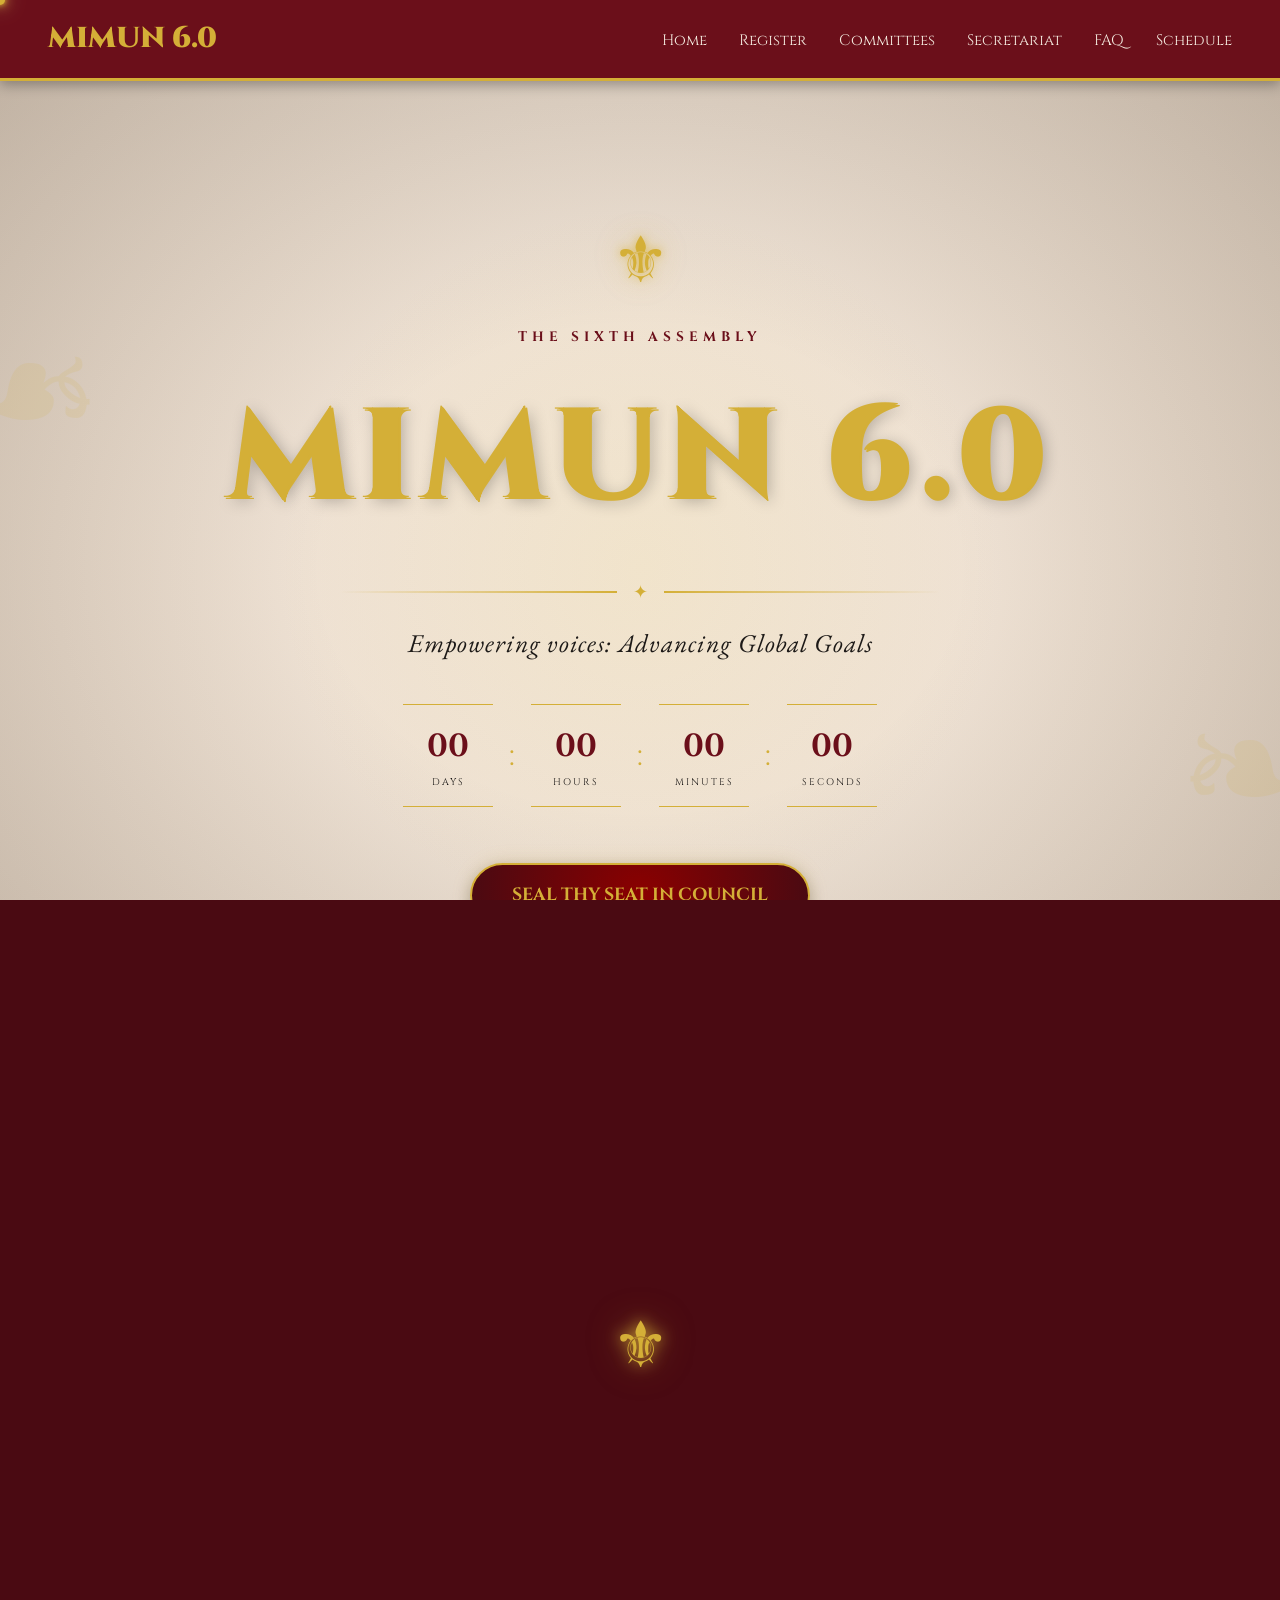
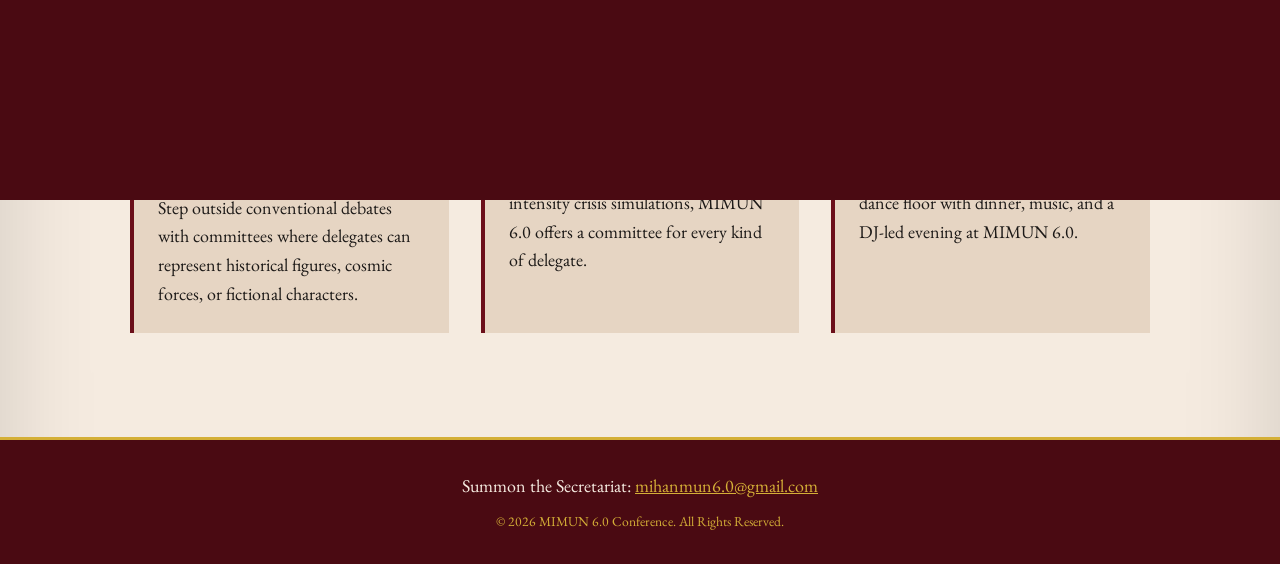
==== commit dd1fe401: "changed email address" ====
--- a/index.html
+++ b/index.html
@@ -138,7 +138,7 @@
   
 
   <footer id="contact">
-    <p>Summon the Secretariat: <a href="mailto:secretariatmimun@dpsmihan.edu.in">secretariatmimun@dpsmihan.edu.in</a></p>
+    <p>Summon the Secretariat: <a href="mailto:mihanmun6.0@gmail.com">mihanmun6.0@gmail.com</a></p>
     <p style="margin-top: 10px; font-size: 0.85rem; color: var(--gold-yellow);">
       &copy; 2026 MIMUN 6.0 Conference. All Rights Reserved.
     </p>
--- a/css/style.css
+++ b/css/style.css
@@ -1930,4 +1930,151 @@
     right: -35px !important;
   }
 
+}
+
+/* =========================================================
+   REGISTRATION LOADING SCREEN
+   ========================================================= */
+
+#submissionLoader {
+  position: fixed;
+  inset: 0;
+
+  width: 100vw;
+  height: 100vh;
+
+  background: var(--parchment);
+
+  display: none;
+
+  align-items: center;
+  justify-content: center;
+
+  z-index: 999999;
+}
+
+#submissionLoader.active {
+  display: flex;
+}
+
+.submission-loader-content {
+  width: calc(100% - 40px);
+  max-width: 450px;
+
+  padding: 3rem 2rem;
+
+  text-align: center;
+
+  background: var(--parchment);
+
+  border: 3px double var(--gold-yellow);
+  outline: 1px solid var(--blood-red);
+  outline-offset: -8px;
+
+  box-shadow: 0 15px 50px rgba(0, 0, 0, 0.25);
+
+  box-sizing: border-box;
+}
+
+.loader-crest {
+  font-size: 3rem;
+  color: var(--gold-yellow);
+
+  margin-bottom: 1rem;
+
+  animation: loaderPulse 2s ease-in-out infinite;
+}
+
+.submission-loader-content h2 {
+  margin: 0;
+
+  font-family: var(--font-heading);
+  color: var(--blood-red);
+
+  font-size: 1.4rem;
+  letter-spacing: 2px;
+}
+
+.loader-line {
+  display: flex;
+  align-items: center;
+
+  width: 80%;
+
+  margin: 1.2rem auto;
+}
+
+.loader-line::before,
+.loader-line::after {
+  content: "";
+
+  height: 1px;
+
+  flex: 1;
+
+  background: var(--gold-yellow);
+}
+
+.loader-line span {
+  padding: 0 12px;
+  color: var(--gold-yellow);
+}
+
+.submission-loader-content p {
+  font-family: var(--font-body);
+
+  font-size: 1rem;
+  font-style: italic;
+
+  line-height: 1.5;
+
+  margin: 0 0 1.5rem;
+
+  color: var(--text-dark);
+}
+
+.loader-spinner {
+  width: 40px;
+  height: 40px;
+
+  margin: 0 auto 1.5rem;
+
+  border: 3px solid rgba(107, 15, 26, 0.15);
+
+  border-top-color: var(--gold-yellow);
+  border-right-color: var(--blood-red);
+
+  border-radius: 50%;
+
+  animation: loaderSpin 1s linear infinite;
+}
+
+.submission-loader-content small {
+  font-family: var(--font-heading);
+
+  font-size: 0.65rem;
+
+  letter-spacing: 1px;
+
+  color: var(--blood-red);
+
+  opacity: 0.7;
+}
+
+@keyframes loaderSpin {
+  to {
+    transform: rotate(360deg);
+  }
+}
+
+@keyframes loaderPulse {
+  0%, 100% {
+    opacity: 0.6;
+    transform: scale(1);
+  }
+
+  50% {
+    opacity: 1;
+    transform: scale(1.08);
+  }
 }
